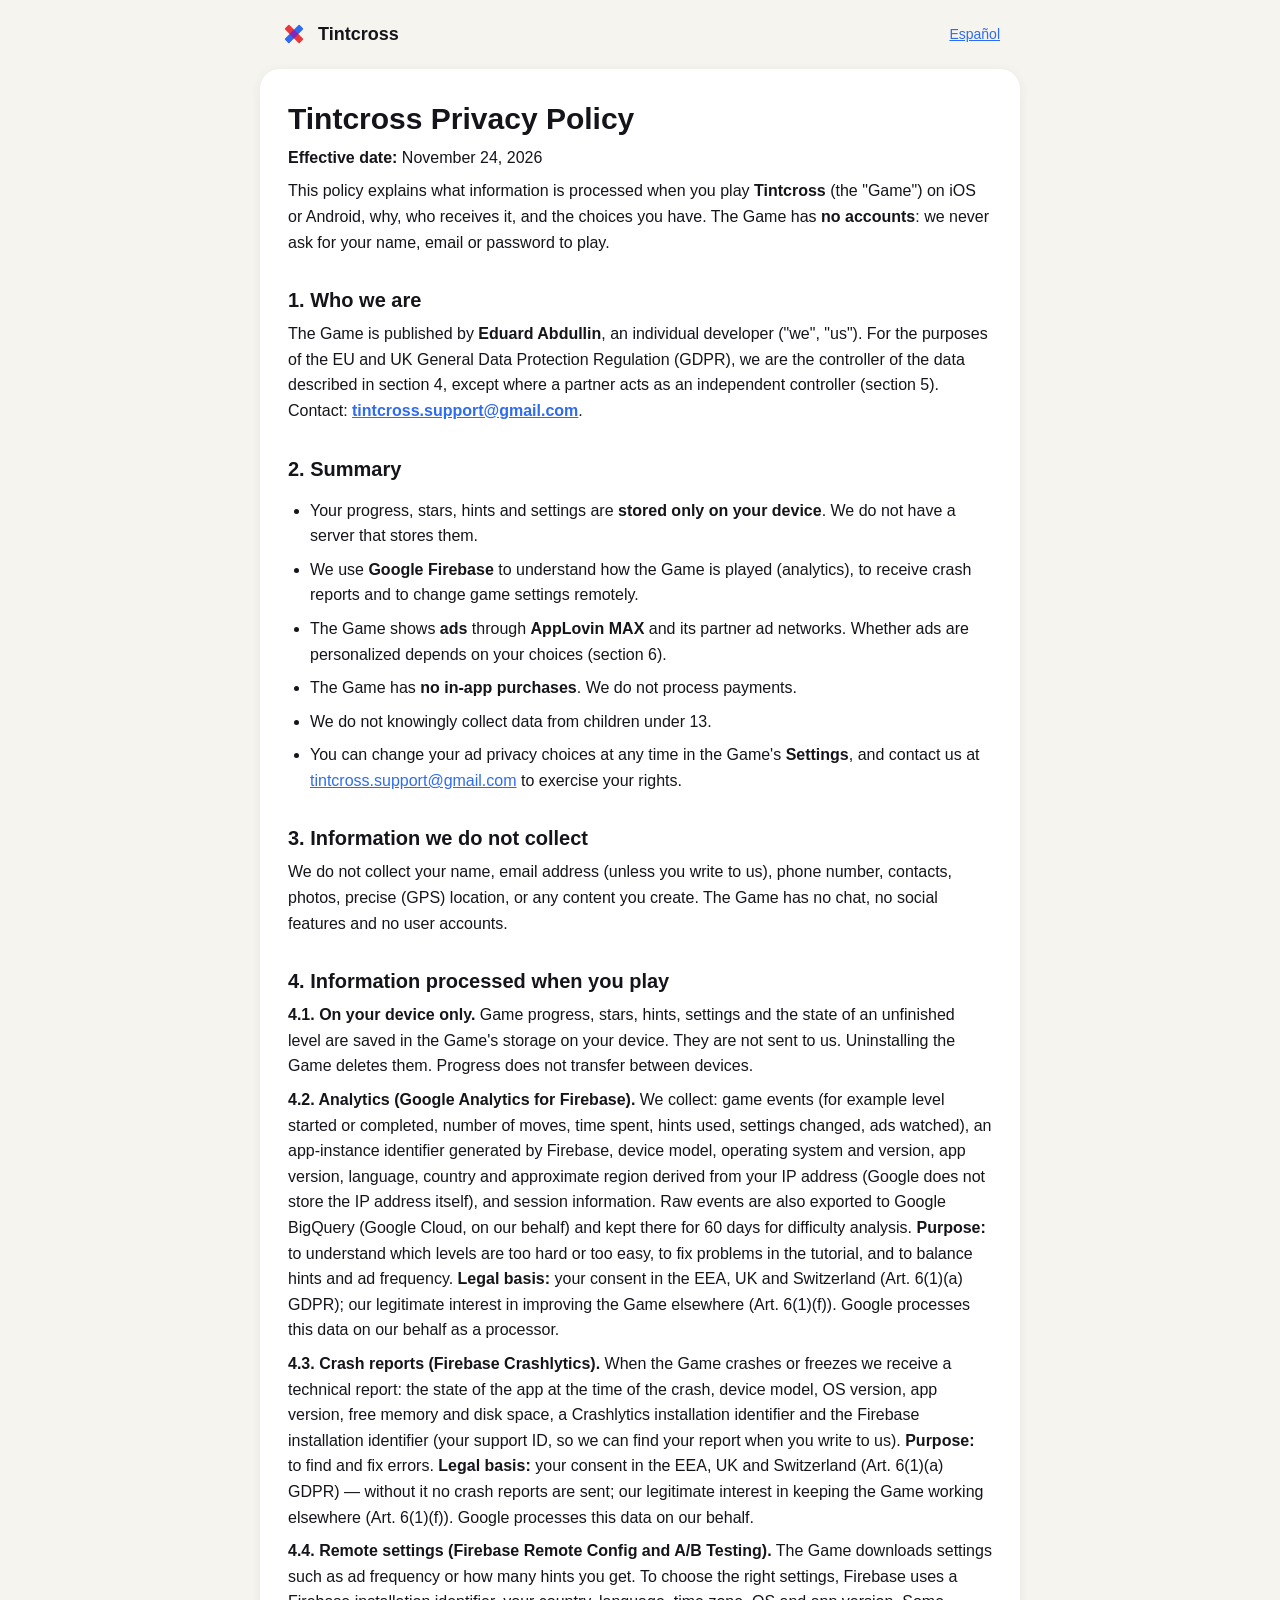
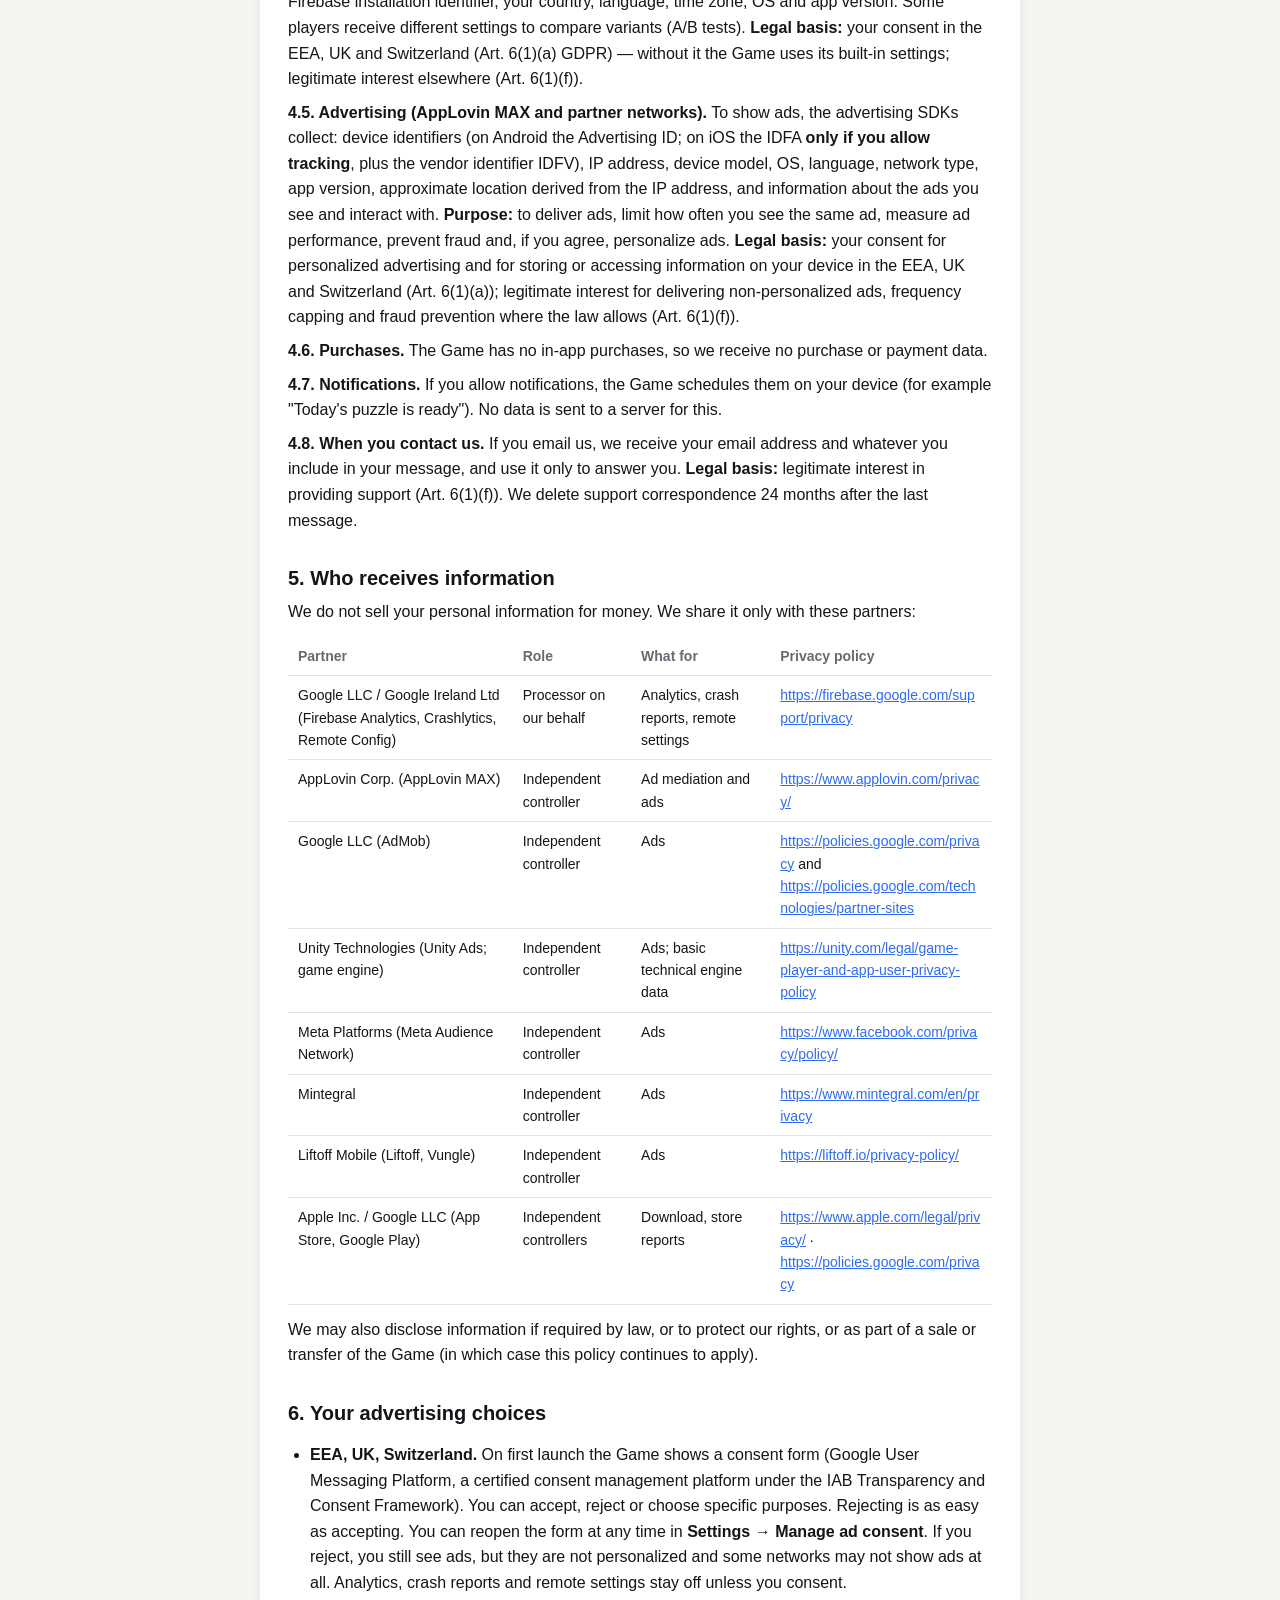
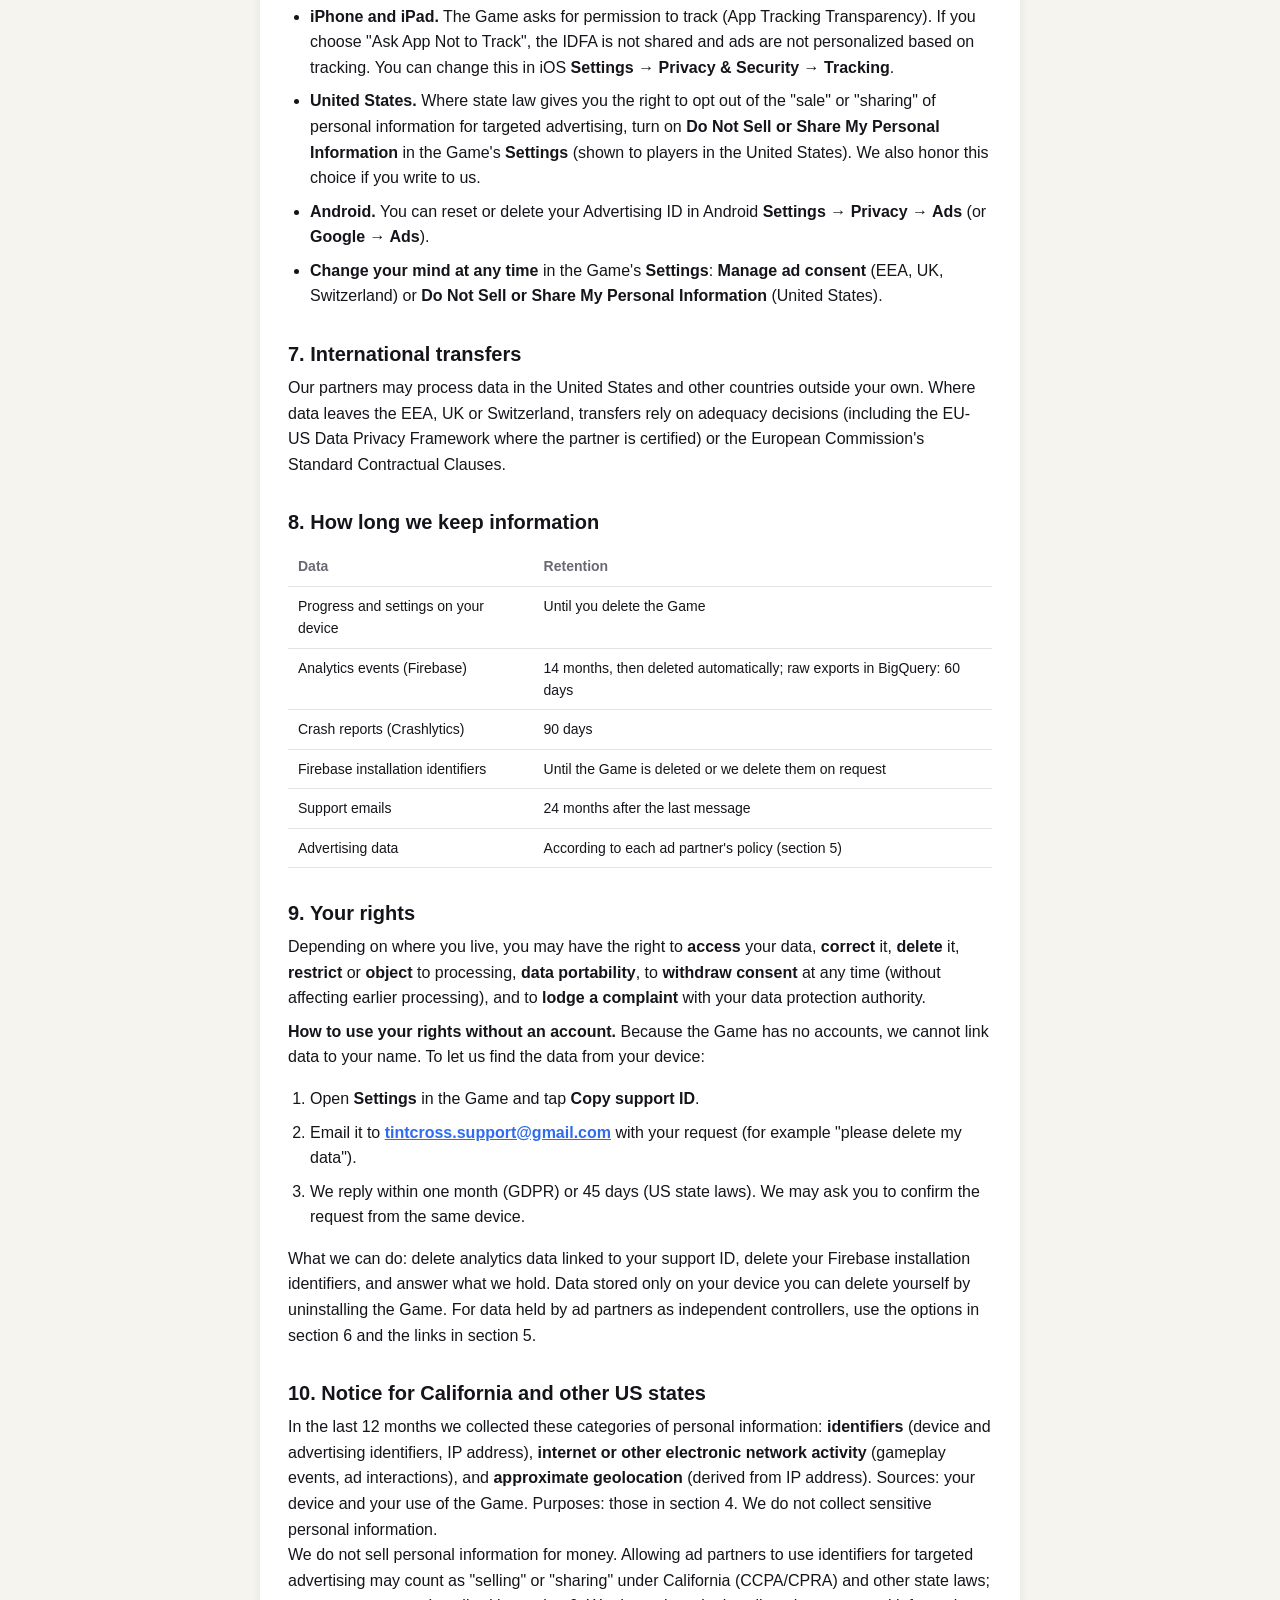
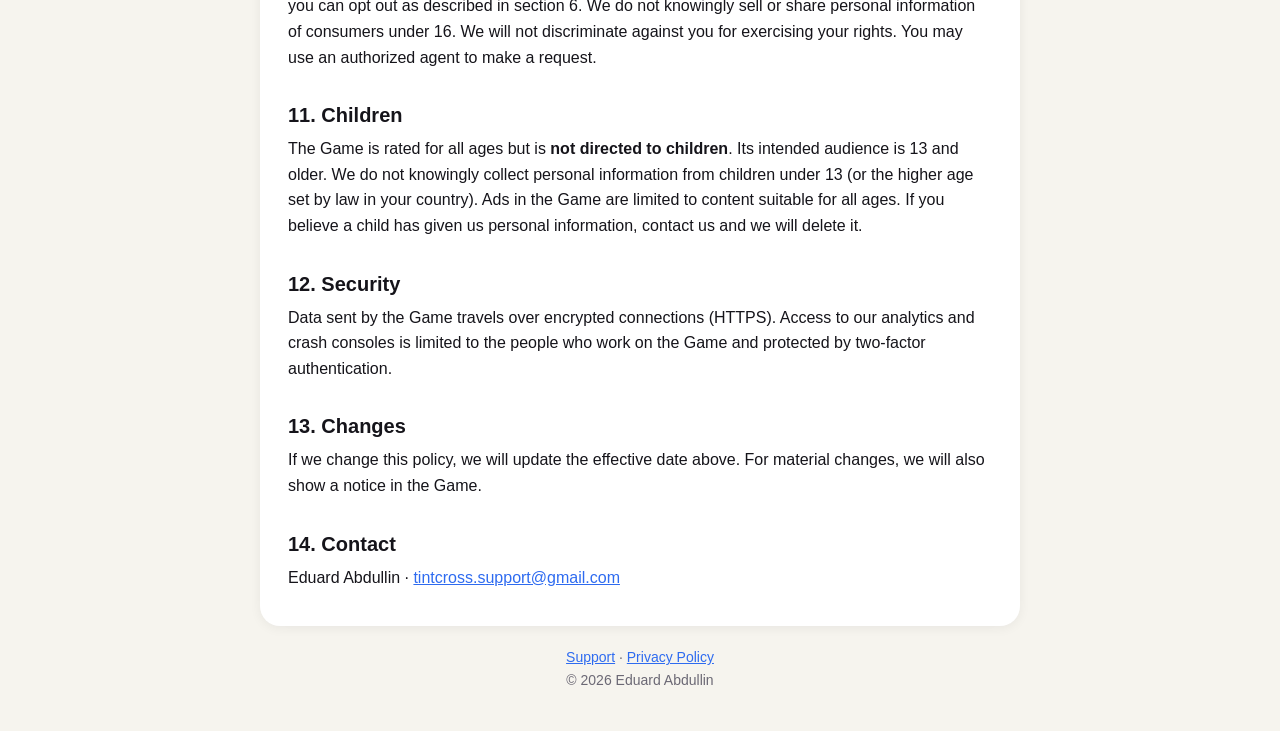
==== tintcross/privacy/index.html @ d7ae815e "Update site from Tintcross repo b385b56" ====
<!doctype html>
<html lang="en">
<head>
<meta charset="utf-8">
<meta name="viewport" content="width=device-width, initial-scale=1">
<title>Tintcross Privacy Policy</title>
<link rel="canonical" href="https://eabdullin1.github.io/tintcross/privacy/">
<link rel="icon" href="/icon.svg" type="image/svg+xml">
<link rel="stylesheet" href="/style.css">
</head>
<body>
<header><a class="brand" href="/"><img src="/icon.svg" alt="" width="28" height="28">Tintcross</a>
<a class="lang" href="/tintcross/privacy/es/" hreflang="es">Español</a></header>
<main>
<h1 id="tintcross-privacy-policy">Tintcross Privacy Policy</h1>
<p><strong>Effective date:</strong> November 24, 2026</p>
<p>This policy explains what information is processed when you play <strong>Tintcross</strong> (the "Game") on iOS or Android, why, who receives it, and the choices you have. The Game has <strong>no accounts</strong>: we never ask for your name, email or password to play.</p>
<h2 id="1-who-we-are">1. Who we are</h2>
<p>The Game is published by <strong>Eduard Abdullin</strong>, an individual developer ("we", "us"). For the purposes of the EU and UK General Data Protection Regulation (GDPR), we are the controller of the data described in section 4, except where a partner acts as an independent controller (section 5).<br>
Contact: <strong><a href="mailto:tintcross.support@gmail.com">tintcross.support@gmail.com</a></strong>.</p>
<h2 id="2-summary">2. Summary</h2>
<ul><li>Your progress, stars, hints and settings are <strong>stored only on your device</strong>. We do not have a server that stores them.</li><li>We use <strong>Google Firebase</strong> to understand how the Game is played (analytics), to receive crash reports and to change game settings remotely.</li><li>The Game shows <strong>ads</strong> through <strong>AppLovin MAX</strong> and its partner ad networks. Whether ads are personalized depends on your choices (section 6).</li><li>The Game has <strong>no in-app purchases</strong>. We do not process payments.</li><li>We do not knowingly collect data from children under 13.</li><li>You can change your ad privacy choices at any time in the Game's <strong>Settings</strong>, and contact us at <a href="mailto:tintcross.support@gmail.com">tintcross.support@gmail.com</a> to exercise your rights.</li></ul>
<h2 id="3-information-we-do-not-collect">3. Information we do not collect</h2>
<p>We do not collect your name, email address (unless you write to us), phone number, contacts, photos, precise (GPS) location, or any content you create. The Game has no chat, no social features and no user accounts.</p>
<h2 id="4-information-processed-when-you-play">4. Information processed when you play</h2>
<p><strong>4.1. On your device only.</strong> Game progress, stars, hints, settings and the state of an unfinished level are saved in the Game's storage on your device. They are not sent to us. Uninstalling the Game deletes them. Progress does not transfer between devices.</p>
<p><strong>4.2. Analytics (Google Analytics for Firebase).</strong> We collect: game events (for example level started or completed, number of moves, time spent, hints used, settings changed, ads watched), an app-instance identifier generated by Firebase, device model, operating system and version, app version, language, country and approximate region derived from your IP address (Google does not store the IP address itself), and session information. Raw events are also exported to Google BigQuery (Google Cloud, on our behalf) and kept there for 60 days for difficulty analysis. <strong>Purpose:</strong> to understand which levels are too hard or too easy, to fix problems in the tutorial, and to balance hints and ad frequency. <strong>Legal basis:</strong> your consent in the EEA, UK and Switzerland (Art. 6(1)(a) GDPR); our legitimate interest in improving the Game elsewhere (Art. 6(1)(f)). Google processes this data on our behalf as a processor.</p>
<p><strong>4.3. Crash reports (Firebase Crashlytics).</strong> When the Game crashes or freezes we receive a technical report: the state of the app at the time of the crash, device model, OS version, app version, free memory and disk space, a Crashlytics installation identifier and the Firebase installation identifier (your support ID, so we can find your report when you write to us). <strong>Purpose:</strong> to find and fix errors. <strong>Legal basis:</strong> your consent in the EEA, UK and Switzerland (Art. 6(1)(a) GDPR) — without it no crash reports are sent; our legitimate interest in keeping the Game working elsewhere (Art. 6(1)(f)). Google processes this data on our behalf.</p>
<p><strong>4.4. Remote settings (Firebase Remote Config and A/B Testing).</strong> The Game downloads settings such as ad frequency or how many hints you get. To choose the right settings, Firebase uses a Firebase installation identifier, your country, language, time zone, OS and app version. Some players receive different settings to compare variants (A/B tests). <strong>Legal basis:</strong> your consent in the EEA, UK and Switzerland (Art. 6(1)(a) GDPR) — without it the Game uses its built-in settings; legitimate interest elsewhere (Art. 6(1)(f)).</p>
<p><strong>4.5. Advertising (AppLovin MAX and partner networks).</strong> To show ads, the advertising SDKs collect: device identifiers (on Android the Advertising ID; on iOS the IDFA <strong>only if you allow tracking</strong>, plus the vendor identifier IDFV), IP address, device model, OS, language, network type, app version, approximate location derived from the IP address, and information about the ads you see and interact with. <strong>Purpose:</strong> to deliver ads, limit how often you see the same ad, measure ad performance, prevent fraud and, if you agree, personalize ads. <strong>Legal basis:</strong> your consent for personalized advertising and for storing or accessing information on your device in the EEA, UK and Switzerland (Art. 6(1)(a)); legitimate interest for delivering non-personalized ads, frequency capping and fraud prevention where the law allows (Art. 6(1)(f)).</p>
<p><strong>4.6. Purchases.</strong> The Game has no in-app purchases, so we receive no purchase or payment data.</p>
<p><strong>4.7. Notifications.</strong> If you allow notifications, the Game schedules them on your device (for example "Today's puzzle is ready"). No data is sent to a server for this.</p>
<p><strong>4.8. When you contact us.</strong> If you email us, we receive your email address and whatever you include in your message, and use it only to answer you. <strong>Legal basis:</strong> legitimate interest in providing support (Art. 6(1)(f)). We delete support correspondence 24 months after the last message.</p>
<h2 id="5-who-receives-information">5. Who receives information</h2>
<p>We do not sell your personal information for money. We share it only with these partners:</p>
<div class="table"><table><thead><tr><th>Partner</th><th>Role</th><th>What for</th><th>Privacy policy</th></tr></thead><tbody><tr><td>Google LLC / Google Ireland Ltd (Firebase Analytics, Crashlytics, Remote Config)</td><td>Processor on our behalf</td><td>Analytics, crash reports, remote settings</td><td><a href="https://firebase.google.com/support/privacy">https://firebase.google.com/support/privacy</a></td></tr><tr><td>AppLovin Corp. (AppLovin MAX)</td><td>Independent controller</td><td>Ad mediation and ads</td><td><a href="https://www.applovin.com/privacy/">https://www.applovin.com/privacy/</a></td></tr><tr><td>Google LLC (AdMob)</td><td>Independent controller</td><td>Ads</td><td><a href="https://policies.google.com/privacy">https://policies.google.com/privacy</a> and <a href="https://policies.google.com/technologies/partner-sites">https://policies.google.com/technologies/partner-sites</a></td></tr><tr><td>Unity Technologies (Unity Ads; game engine)</td><td>Independent controller</td><td>Ads; basic technical engine data</td><td><a href="https://unity.com/legal/game-player-and-app-user-privacy-policy">https://unity.com/legal/game-player-and-app-user-privacy-policy</a></td></tr><tr><td>Meta Platforms (Meta Audience Network)</td><td>Independent controller</td><td>Ads</td><td><a href="https://www.facebook.com/privacy/policy/">https://www.facebook.com/privacy/policy/</a></td></tr><tr><td>Mintegral</td><td>Independent controller</td><td>Ads</td><td><a href="https://www.mintegral.com/en/privacy">https://www.mintegral.com/en/privacy</a></td></tr><tr><td>Liftoff Mobile (Liftoff, Vungle)</td><td>Independent controller</td><td>Ads</td><td><a href="https://liftoff.io/privacy-policy/">https://liftoff.io/privacy-policy/</a></td></tr><tr><td>Apple Inc. / Google LLC (App Store, Google Play)</td><td>Independent controllers</td><td>Download, store reports</td><td><a href="https://www.apple.com/legal/privacy/">https://www.apple.com/legal/privacy/</a> · <a href="https://policies.google.com/privacy">https://policies.google.com/privacy</a></td></tr></tbody></table></div>
<p>We may also disclose information if required by law, or to protect our rights, or as part of a sale or transfer of the Game (in which case this policy continues to apply).</p>
<h2 id="6-your-advertising-choices">6. Your advertising choices</h2>
<ul><li><strong>EEA, UK, Switzerland.</strong> On first launch the Game shows a consent form (Google User Messaging Platform, a certified consent management platform under the IAB Transparency and Consent Framework). You can accept, reject or choose specific purposes. Rejecting is as easy as accepting. You can reopen the form at any time in <strong>Settings → Manage ad consent</strong>. If you reject, you still see ads, but they are not personalized and some networks may not show ads at all. Analytics, crash reports and remote settings stay off unless you consent.</li><li><strong>iPhone and iPad.</strong> The Game asks for permission to track (App Tracking Transparency). If you choose "Ask App Not to Track", the IDFA is not shared and ads are not personalized based on tracking. You can change this in iOS <strong>Settings → Privacy &amp; Security → Tracking</strong>.</li><li><strong>United States.</strong> Where state law gives you the right to opt out of the "sale" or "sharing" of personal information for targeted advertising, turn on <strong>Do Not Sell or Share My Personal Information</strong> in the Game's <strong>Settings</strong> (shown to players in the United States). We also honor this choice if you write to us.</li><li><strong>Android.</strong> You can reset or delete your Advertising ID in Android <strong>Settings → Privacy → Ads</strong> (or <strong>Google → Ads</strong>).</li><li><strong>Change your mind at any time</strong> in the Game's <strong>Settings</strong>: <strong>Manage ad consent</strong> (EEA, UK, Switzerland) or <strong>Do Not Sell or Share My Personal Information</strong> (United States).</li></ul>
<h2 id="7-international-transfers">7. International transfers</h2>
<p>Our partners may process data in the United States and other countries outside your own. Where data leaves the EEA, UK or Switzerland, transfers rely on adequacy decisions (including the EU-US Data Privacy Framework where the partner is certified) or the European Commission's Standard Contractual Clauses.</p>
<h2 id="8-how-long-we-keep-information">8. How long we keep information</h2>
<div class="table"><table><thead><tr><th>Data</th><th>Retention</th></tr></thead><tbody><tr><td>Progress and settings on your device</td><td>Until you delete the Game</td></tr><tr><td>Analytics events (Firebase)</td><td>14 months, then deleted automatically; raw exports in BigQuery: 60 days</td></tr><tr><td>Crash reports (Crashlytics)</td><td>90 days</td></tr><tr><td>Firebase installation identifiers</td><td>Until the Game is deleted or we delete them on request</td></tr><tr><td>Support emails</td><td>24 months after the last message</td></tr><tr><td>Advertising data</td><td>According to each ad partner's policy (section 5)</td></tr></tbody></table></div>
<h2 id="9-your-rights">9. Your rights</h2>
<p>Depending on where you live, you may have the right to <strong>access</strong> your data, <strong>correct</strong> it, <strong>delete</strong> it, <strong>restrict</strong> or <strong>object</strong> to processing, <strong>data portability</strong>, to <strong>withdraw consent</strong> at any time (without affecting earlier processing), and to <strong>lodge a complaint</strong> with your data protection authority.</p>
<p><strong>How to use your rights without an account.</strong> Because the Game has no accounts, we cannot link data to your name. To let us find the data from your device:</p>
<ol><li>Open <strong>Settings</strong> in the Game and tap <strong>Copy support ID</strong>.</li><li>Email it to <strong><a href="mailto:tintcross.support@gmail.com">tintcross.support@gmail.com</a></strong> with your request (for example "please delete my data").</li><li>We reply within one month (GDPR) or 45 days (US state laws). We may ask you to confirm the request from the same device.</li></ol>
<p>What we can do: delete analytics data linked to your support ID, delete your Firebase installation identifiers, and answer what we hold. Data stored only on your device you can delete yourself by uninstalling the Game. For data held by ad partners as independent controllers, use the options in section 6 and the links in section 5.</p>
<h2 id="10-notice-for-california-and-other-us-states">10. Notice for California and other US states</h2>
<p>In the last 12 months we collected these categories of personal information: <strong>identifiers</strong> (device and advertising identifiers, IP address), <strong>internet or other electronic network activity</strong> (gameplay events, ad interactions), and <strong>approximate geolocation</strong> (derived from IP address). Sources: your device and your use of the Game. Purposes: those in section 4. We do not collect sensitive personal information.<br>
We do not sell personal information for money. Allowing ad partners to use identifiers for targeted advertising may count as "selling" or "sharing" under California (CCPA/CPRA) and other state laws; you can opt out as described in section 6. We do not knowingly sell or share personal information of consumers under 16. We will not discriminate against you for exercising your rights. You may use an authorized agent to make a request.</p>
<h2 id="11-children">11. Children</h2>
<p>The Game is rated for all ages but is <strong>not directed to children</strong>. Its intended audience is 13 and older. We do not knowingly collect personal information from children under 13 (or the higher age set by law in your country). Ads in the Game are limited to content suitable for all ages. If you believe a child has given us personal information, contact us and we will delete it.</p>
<h2 id="12-security">12. Security</h2>
<p>Data sent by the Game travels over encrypted connections (HTTPS). Access to our analytics and crash consoles is limited to the people who work on the Game and protected by two-factor authentication.</p>
<h2 id="13-changes">13. Changes</h2>
<p>If we change this policy, we will update the effective date above. For material changes, we will also show a notice in the Game.</p>
<h2 id="14-contact">14. Contact</h2>
<p>Eduard Abdullin · <a href="mailto:tintcross.support@gmail.com">tintcross.support@gmail.com</a></p>
</main>
<footer><a href="/tintcross/support/">Support</a> · <a href="/tintcross/privacy/">Privacy Policy</a><br>© 2026 Eduard Abdullin</footer>
</body>
</html>
---- style.css ----
/* eabdullin1.github.io — palette from docs/specs/06-visual-style.md §10.1 */
:root { --bg: #F6F4EE; --card: #FFFFFF; --ink: #15141A; --ink-2: #6B6874; --line: #E4E3DF; --accent: #2E6BF0; }
* { box-sizing: border-box; }
html { -webkit-text-size-adjust: 100%; }
body { margin: 0; background: var(--bg); color: var(--ink); font: 16px/1.6 -apple-system, BlinkMacSystemFont, "Segoe UI", Inter, Roboto, sans-serif; }
header, main, footer { max-width: 760px; margin: 0 auto; padding: 0 20px; }
header { display: flex; align-items: center; justify-content: space-between; padding-top: 20px; padding-bottom: 8px; }
.brand { display: flex; align-items: center; gap: 10px; font-weight: 800; font-size: 18px; color: var(--ink); text-decoration: none; }
.brand img { border-radius: 7px; }
.lang { font-size: 14px; }
main { background: var(--card); border-radius: 20px; padding: 8px 28px 28px; margin-top: 12px; box-shadow: 0 2px 12px rgba(21, 20, 26, 0.06); }
h1 { font-size: 30px; line-height: 1.2; margin: 24px 0 8px; }
h2 { font-size: 20px; line-height: 1.3; margin: 32px 0 8px; scroll-margin-top: 16px; }
h3 { font-size: 17px; margin: 24px 0 6px; }
p, li { margin: 8px 0; }
ul, ol { padding-left: 22px; }
a { color: var(--accent); overflow-wrap: anywhere; }
code { font-size: 14px; background: var(--bg); padding: 1px 5px; border-radius: 5px; }
hr { border: 0; border-top: 1px solid var(--line); margin: 28px 0; }
.table { overflow-x: auto; margin: 12px 0; }
table { border-collapse: collapse; width: 100%; font-size: 14px; }
th, td { text-align: left; vertical-align: top; padding: 8px 10px; border-bottom: 1px solid var(--line); }
th { color: var(--ink-2); font-weight: 600; }
footer { color: var(--ink-2); font-size: 14px; text-align: center; padding-top: 20px; padding-bottom: 40px; }
.games { list-style: none; padding: 0; }
.games li { display: flex; gap: 16px; align-items: center; padding: 12px 0; }
.games img { border-radius: 14px; flex: none; }
.games .links { font-size: 15px; }
@media (max-width: 520px) { main { padding: 4px 18px 20px; border-radius: 16px; } h1 { font-size: 26px; } }
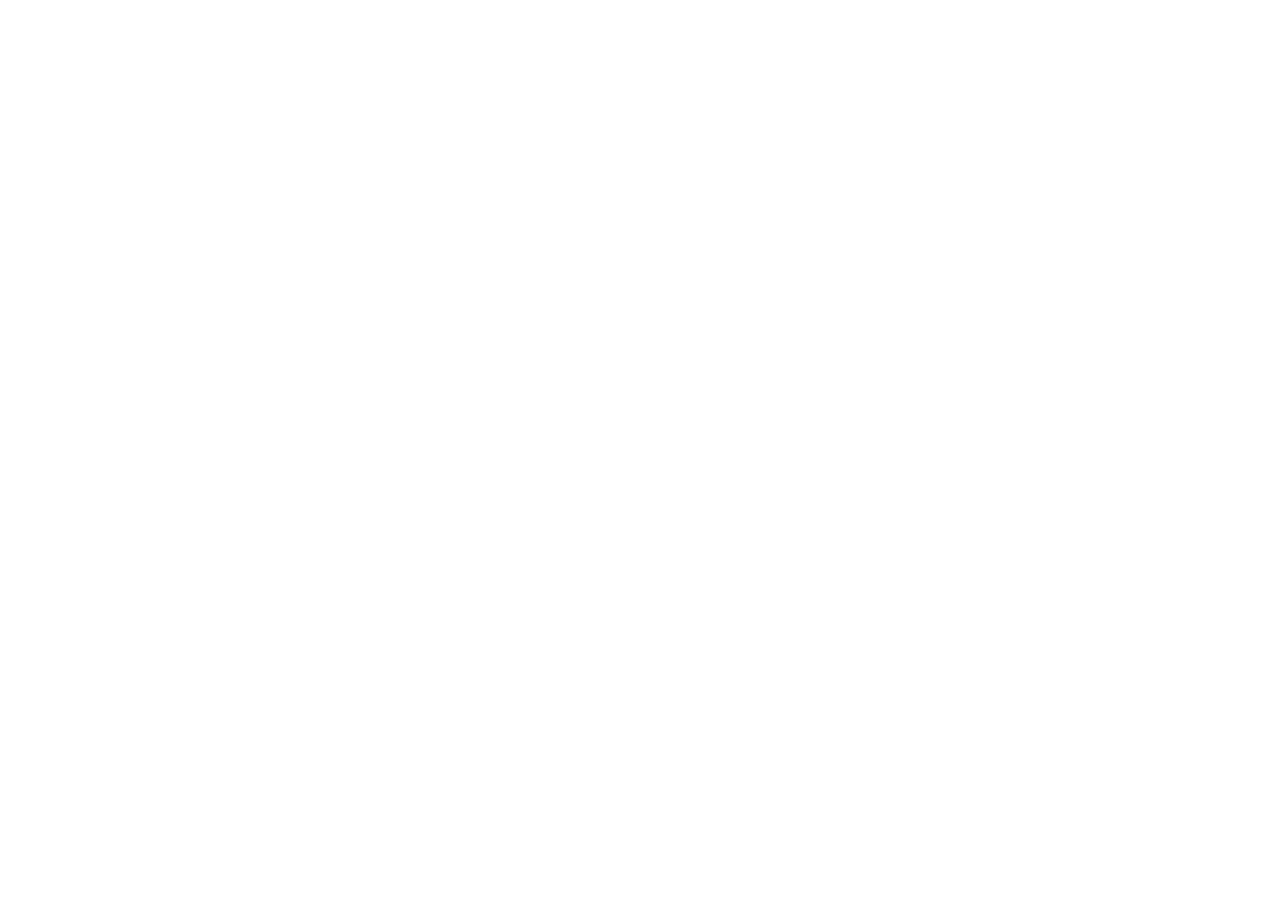
==== commit eca1d544: "Site moved to https://tamsio.github.io/ — redirects" ====
--- a/tintcross/privacy/index.html
+++ b/tintcross/privacy/index.html
@@ -1,63 +1,9 @@
 <!doctype html>
-<html lang="en">
-<head>
-<meta charset="utf-8">
-<meta name="viewport" content="width=device-width, initial-scale=1">
-<title>Tintcross Privacy Policy</title>
-<link rel="canonical" href="https://eabdullin1.github.io/tintcross/privacy/">
-<link rel="icon" href="/icon.svg" type="image/svg+xml">
-<link rel="stylesheet" href="/style.css">
-</head>
-<body>
-<header><a class="brand" href="/"><img src="/icon.svg" alt="" width="28" height="28">Tintcross</a>
-<a class="lang" href="/tintcross/privacy/es/" hreflang="es">Español</a></header>
-<main>
-<h1 id="tintcross-privacy-policy">Tintcross Privacy Policy</h1>
-<p><strong>Effective date:</strong> November 24, 2026</p>
-<p>This policy explains what information is processed when you play <strong>Tintcross</strong> (the "Game") on iOS or Android, why, who receives it, and the choices you have. The Game has <strong>no accounts</strong>: we never ask for your name, email or password to play.</p>
-<h2 id="1-who-we-are">1. Who we are</h2>
-<p>The Game is published by <strong>Eduard Abdullin</strong>, an individual developer ("we", "us"). For the purposes of the EU and UK General Data Protection Regulation (GDPR), we are the controller of the data described in section 4, except where a partner acts as an independent controller (section 5).<br>
-Contact: <strong><a href="mailto:tintcross.support@gmail.com">tintcross.support@gmail.com</a></strong>.</p>
-<h2 id="2-summary">2. Summary</h2>
-<ul><li>Your progress, stars, hints and settings are <strong>stored only on your device</strong>. We do not have a server that stores them.</li><li>We use <strong>Google Firebase</strong> to understand how the Game is played (analytics), to receive crash reports and to change game settings remotely.</li><li>The Game shows <strong>ads</strong> through <strong>AppLovin MAX</strong> and its partner ad networks. Whether ads are personalized depends on your choices (section 6).</li><li>The Game has <strong>no in-app purchases</strong>. We do not process payments.</li><li>We do not knowingly collect data from children under 13.</li><li>You can change your ad privacy choices at any time in the Game's <strong>Settings</strong>, and contact us at <a href="mailto:tintcross.support@gmail.com">tintcross.support@gmail.com</a> to exercise your rights.</li></ul>
-<h2 id="3-information-we-do-not-collect">3. Information we do not collect</h2>
-<p>We do not collect your name, email address (unless you write to us), phone number, contacts, photos, precise (GPS) location, or any content you create. The Game has no chat, no social features and no user accounts.</p>
-<h2 id="4-information-processed-when-you-play">4. Information processed when you play</h2>
-<p><strong>4.1. On your device only.</strong> Game progress, stars, hints, settings and the state of an unfinished level are saved in the Game's storage on your device. They are not sent to us. Uninstalling the Game deletes them. Progress does not transfer between devices.</p>
-<p><strong>4.2. Analytics (Google Analytics for Firebase).</strong> We collect: game events (for example level started or completed, number of moves, time spent, hints used, settings changed, ads watched), an app-instance identifier generated by Firebase, device model, operating system and version, app version, language, country and approximate region derived from your IP address (Google does not store the IP address itself), and session information. Raw events are also exported to Google BigQuery (Google Cloud, on our behalf) and kept there for 60 days for difficulty analysis. <strong>Purpose:</strong> to understand which levels are too hard or too easy, to fix problems in the tutorial, and to balance hints and ad frequency. <strong>Legal basis:</strong> your consent in the EEA, UK and Switzerland (Art. 6(1)(a) GDPR); our legitimate interest in improving the Game elsewhere (Art. 6(1)(f)). Google processes this data on our behalf as a processor.</p>
-<p><strong>4.3. Crash reports (Firebase Crashlytics).</strong> When the Game crashes or freezes we receive a technical report: the state of the app at the time of the crash, device model, OS version, app version, free memory and disk space, a Crashlytics installation identifier and the Firebase installation identifier (your support ID, so we can find your report when you write to us). <strong>Purpose:</strong> to find and fix errors. <strong>Legal basis:</strong> your consent in the EEA, UK and Switzerland (Art. 6(1)(a) GDPR) — without it no crash reports are sent; our legitimate interest in keeping the Game working elsewhere (Art. 6(1)(f)). Google processes this data on our behalf.</p>
-<p><strong>4.4. Remote settings (Firebase Remote Config and A/B Testing).</strong> The Game downloads settings such as ad frequency or how many hints you get. To choose the right settings, Firebase uses a Firebase installation identifier, your country, language, time zone, OS and app version. Some players receive different settings to compare variants (A/B tests). <strong>Legal basis:</strong> your consent in the EEA, UK and Switzerland (Art. 6(1)(a) GDPR) — without it the Game uses its built-in settings; legitimate interest elsewhere (Art. 6(1)(f)).</p>
-<p><strong>4.5. Advertising (AppLovin MAX and partner networks).</strong> To show ads, the advertising SDKs collect: device identifiers (on Android the Advertising ID; on iOS the IDFA <strong>only if you allow tracking</strong>, plus the vendor identifier IDFV), IP address, device model, OS, language, network type, app version, approximate location derived from the IP address, and information about the ads you see and interact with. <strong>Purpose:</strong> to deliver ads, limit how often you see the same ad, measure ad performance, prevent fraud and, if you agree, personalize ads. <strong>Legal basis:</strong> your consent for personalized advertising and for storing or accessing information on your device in the EEA, UK and Switzerland (Art. 6(1)(a)); legitimate interest for delivering non-personalized ads, frequency capping and fraud prevention where the law allows (Art. 6(1)(f)).</p>
-<p><strong>4.6. Purchases.</strong> The Game has no in-app purchases, so we receive no purchase or payment data.</p>
-<p><strong>4.7. Notifications.</strong> If you allow notifications, the Game schedules them on your device (for example "Today's puzzle is ready"). No data is sent to a server for this.</p>
-<p><strong>4.8. When you contact us.</strong> If you email us, we receive your email address and whatever you include in your message, and use it only to answer you. <strong>Legal basis:</strong> legitimate interest in providing support (Art. 6(1)(f)). We delete support correspondence 24 months after the last message.</p>
-<h2 id="5-who-receives-information">5. Who receives information</h2>
-<p>We do not sell your personal information for money. We share it only with these partners:</p>
-<div class="table"><table><thead><tr><th>Partner</th><th>Role</th><th>What for</th><th>Privacy policy</th></tr></thead><tbody><tr><td>Google LLC / Google Ireland Ltd (Firebase Analytics, Crashlytics, Remote Config)</td><td>Processor on our behalf</td><td>Analytics, crash reports, remote settings</td><td><a href="https://firebase.google.com/support/privacy">https://firebase.google.com/support/privacy</a></td></tr><tr><td>AppLovin Corp. (AppLovin MAX)</td><td>Independent controller</td><td>Ad mediation and ads</td><td><a href="https://www.applovin.com/privacy/">https://www.applovin.com/privacy/</a></td></tr><tr><td>Google LLC (AdMob)</td><td>Independent controller</td><td>Ads</td><td><a href="https://policies.google.com/privacy">https://policies.google.com/privacy</a> and <a href="https://policies.google.com/technologies/partner-sites">https://policies.google.com/technologies/partner-sites</a></td></tr><tr><td>Unity Technologies (Unity Ads; game engine)</td><td>Independent controller</td><td>Ads; basic technical engine data</td><td><a href="https://unity.com/legal/game-player-and-app-user-privacy-policy">https://unity.com/legal/game-player-and-app-user-privacy-policy</a></td></tr><tr><td>Meta Platforms (Meta Audience Network)</td><td>Independent controller</td><td>Ads</td><td><a href="https://www.facebook.com/privacy/policy/">https://www.facebook.com/privacy/policy/</a></td></tr><tr><td>Mintegral</td><td>Independent controller</td><td>Ads</td><td><a href="https://www.mintegral.com/en/privacy">https://www.mintegral.com/en/privacy</a></td></tr><tr><td>Liftoff Mobile (Liftoff, Vungle)</td><td>Independent controller</td><td>Ads</td><td><a href="https://liftoff.io/privacy-policy/">https://liftoff.io/privacy-policy/</a></td></tr><tr><td>Apple Inc. / Google LLC (App Store, Google Play)</td><td>Independent controllers</td><td>Download, store reports</td><td><a href="https://www.apple.com/legal/privacy/">https://www.apple.com/legal/privacy/</a> · <a href="https://policies.google.com/privacy">https://policies.google.com/privacy</a></td></tr></tbody></table></div>
-<p>We may also disclose information if required by law, or to protect our rights, or as part of a sale or transfer of the Game (in which case this policy continues to apply).</p>
-<h2 id="6-your-advertising-choices">6. Your advertising choices</h2>
-<ul><li><strong>EEA, UK, Switzerland.</strong> On first launch the Game shows a consent form (Google User Messaging Platform, a certified consent management platform under the IAB Transparency and Consent Framework). You can accept, reject or choose specific purposes. Rejecting is as easy as accepting. You can reopen the form at any time in <strong>Settings → Manage ad consent</strong>. If you reject, you still see ads, but they are not personalized and some networks may not show ads at all. Analytics, crash reports and remote settings stay off unless you consent.</li><li><strong>iPhone and iPad.</strong> The Game asks for permission to track (App Tracking Transparency). If you choose "Ask App Not to Track", the IDFA is not shared and ads are not personalized based on tracking. You can change this in iOS <strong>Settings → Privacy &amp; Security → Tracking</strong>.</li><li><strong>United States.</strong> Where state law gives you the right to opt out of the "sale" or "sharing" of personal information for targeted advertising, turn on <strong>Do Not Sell or Share My Personal Information</strong> in the Game's <strong>Settings</strong> (shown to players in the United States). We also honor this choice if you write to us.</li><li><strong>Android.</strong> You can reset or delete your Advertising ID in Android <strong>Settings → Privacy → Ads</strong> (or <strong>Google → Ads</strong>).</li><li><strong>Change your mind at any time</strong> in the Game's <strong>Settings</strong>: <strong>Manage ad consent</strong> (EEA, UK, Switzerland) or <strong>Do Not Sell or Share My Personal Information</strong> (United States).</li></ul>
-<h2 id="7-international-transfers">7. International transfers</h2>
-<p>Our partners may process data in the United States and other countries outside your own. Where data leaves the EEA, UK or Switzerland, transfers rely on adequacy decisions (including the EU-US Data Privacy Framework where the partner is certified) or the European Commission's Standard Contractual Clauses.</p>
-<h2 id="8-how-long-we-keep-information">8. How long we keep information</h2>
-<div class="table"><table><thead><tr><th>Data</th><th>Retention</th></tr></thead><tbody><tr><td>Progress and settings on your device</td><td>Until you delete the Game</td></tr><tr><td>Analytics events (Firebase)</td><td>14 months, then deleted automatically; raw exports in BigQuery: 60 days</td></tr><tr><td>Crash reports (Crashlytics)</td><td>90 days</td></tr><tr><td>Firebase installation identifiers</td><td>Until the Game is deleted or we delete them on request</td></tr><tr><td>Support emails</td><td>24 months after the last message</td></tr><tr><td>Advertising data</td><td>According to each ad partner's policy (section 5)</td></tr></tbody></table></div>
-<h2 id="9-your-rights">9. Your rights</h2>
-<p>Depending on where you live, you may have the right to <strong>access</strong> your data, <strong>correct</strong> it, <strong>delete</strong> it, <strong>restrict</strong> or <strong>object</strong> to processing, <strong>data portability</strong>, to <strong>withdraw consent</strong> at any time (without affecting earlier processing), and to <strong>lodge a complaint</strong> with your data protection authority.</p>
-<p><strong>How to use your rights without an account.</strong> Because the Game has no accounts, we cannot link data to your name. To let us find the data from your device:</p>
-<ol><li>Open <strong>Settings</strong> in the Game and tap <strong>Copy support ID</strong>.</li><li>Email it to <strong><a href="mailto:tintcross.support@gmail.com">tintcross.support@gmail.com</a></strong> with your request (for example "please delete my data").</li><li>We reply within one month (GDPR) or 45 days (US state laws). We may ask you to confirm the request from the same device.</li></ol>
-<p>What we can do: delete analytics data linked to your support ID, delete your Firebase installation identifiers, and answer what we hold. Data stored only on your device you can delete yourself by uninstalling the Game. For data held by ad partners as independent controllers, use the options in section 6 and the links in section 5.</p>
-<h2 id="10-notice-for-california-and-other-us-states">10. Notice for California and other US states</h2>
-<p>In the last 12 months we collected these categories of personal information: <strong>identifiers</strong> (device and advertising identifiers, IP address), <strong>internet or other electronic network activity</strong> (gameplay events, ad interactions), and <strong>approximate geolocation</strong> (derived from IP address). Sources: your device and your use of the Game. Purposes: those in section 4. We do not collect sensitive personal information.<br>
-We do not sell personal information for money. Allowing ad partners to use identifiers for targeted advertising may count as "selling" or "sharing" under California (CCPA/CPRA) and other state laws; you can opt out as described in section 6. We do not knowingly sell or share personal information of consumers under 16. We will not discriminate against you for exercising your rights. You may use an authorized agent to make a request.</p>
-<h2 id="11-children">11. Children</h2>
-<p>The Game is rated for all ages but is <strong>not directed to children</strong>. Its intended audience is 13 and older. We do not knowingly collect personal information from children under 13 (or the higher age set by law in your country). Ads in the Game are limited to content suitable for all ages. If you believe a child has given us personal information, contact us and we will delete it.</p>
-<h2 id="12-security">12. Security</h2>
-<p>Data sent by the Game travels over encrypted connections (HTTPS). Access to our analytics and crash consoles is limited to the people who work on the Game and protected by two-factor authentication.</p>
-<h2 id="13-changes">13. Changes</h2>
-<p>If we change this policy, we will update the effective date above. For material changes, we will also show a notice in the Game.</p>
-<h2 id="14-contact">14. Contact</h2>
-<p>Eduard Abdullin · <a href="mailto:tintcross.support@gmail.com">tintcross.support@gmail.com</a></p>
-</main>
-<footer><a href="/tintcross/support/">Support</a> · <a href="/tintcross/privacy/">Privacy Policy</a><br>© 2026 Eduard Abdullin</footer>
-</body>
-</html>
+<html lang="en"><head><meta charset="utf-8">
+<title>Moved to tamsio.github.io</title>
+<link rel="canonical" href="https://tamsio.github.io/tintcross/privacy/">
+<meta http-equiv="refresh" content="0; url=https://tamsio.github.io/tintcross/privacy/">
+<meta name="robots" content="noindex">
+</head><body><p>This page has moved to <a href="https://tamsio.github.io/tintcross/privacy/">https://tamsio.github.io/tintcross/privacy/</a>.</p>
+<script>location.replace("https://tamsio.github.io/tintcross/privacy/" + location.hash);</script>
+</body></html>
